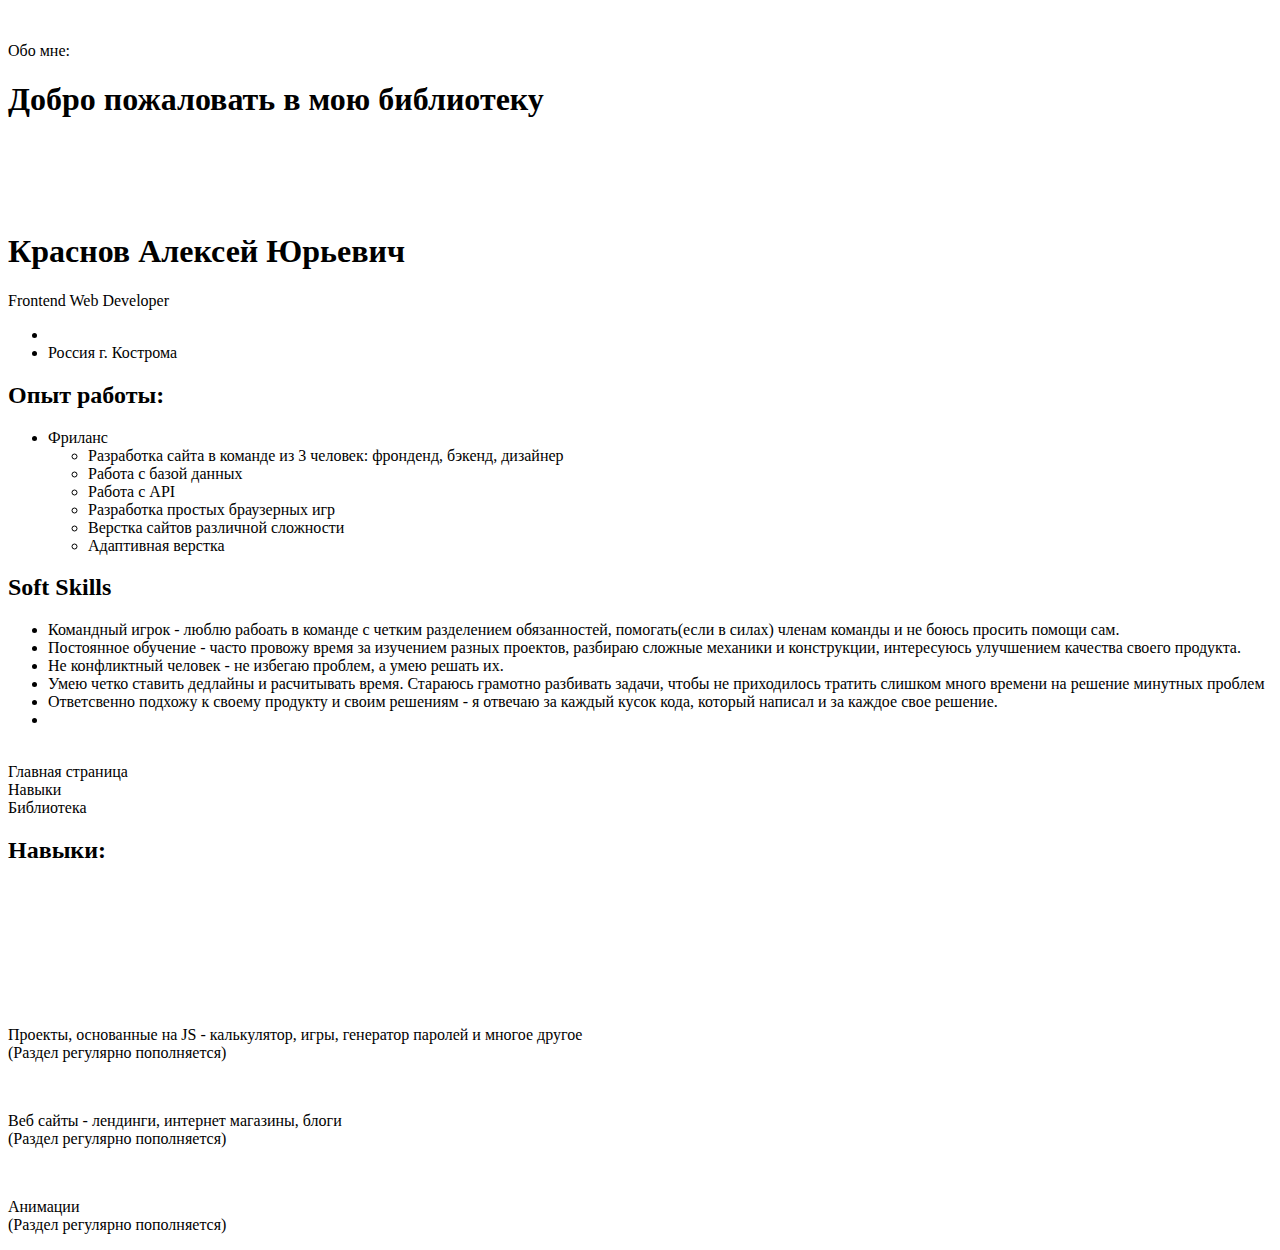
==== index.html @ 68f2ec9b "Create index.html" ====
<!DOCTYPE html>
<html lang="en">
<head>
  <meta charset="UTF-8">
  <meta http-equiv="X-UA-Compatible" content="IE=edge">
  <meta name="viewport" content="width=device-width, initial-scale=1.0">
  <link rel="stylesheet" href="style.css">
  <link rel="stylesheet" href="normalize.css.css">
  <title>Визитка</title>
</head>
<body id="body">
  <header>
    <!-- first slide  -->

   <div>
      <div class="face"> <div class="border-face"><img src="img/face.jpg" alt=""> </div>
        <div class="modal-block" id="modalWindowActive">
          <p> Обо мне: </p>
        </div></div>
      <h1 id="title" class="header-title"> Добро пожаловать <span class="title-section"> в мою библиотеку</span> </h1>
      <picture>
          <div class="github social"> <a href=""> <img src="img/icons8-github.svg" alt=""> </a> </div>
            <div class="telegram social"><a href=""> <img src="img/icons8-telegram.svg" alt=""></a></div>
            <div class="vk social"><a href=""><img src="img/icons8-vk-com.svg" alt=""> </a></div>
        </picture>
       </div>
       <!-- first slide -->


     <!-- modal block -->
   <div class="dark" id="darkStyle">
    <div class="container">
      <div class="modal-window" id="modalWindow">
        <div class="wrapper">
          <div class="modal-face"> <img class="modal-window-face-block" src="img/face.jpg" alt=""> <div class="modal-title">
            <h1>  Краснов Алексей Юрьевич </h1> 
            <p> Frontend Web Developer</p> 
            <ul>
              <li> <img src="img/icons8-маркер-30.png" alt=""></li>
              <li> Россия г. Кострома </li>
            </ul>
           </div>
          </div>
          <div class="exp"> 
            <h2> Опыт работы: </h2>
            <ul>
              <li class="Free"> Фриланс
                <ul> 
                  <li> Разработка сайта в команде из 3 человек: фронденд, бэкенд, дизайнер </li>
                  <li>Работа с базой данных</li>
                  <li>Работа с API</li>
                  <li>Разработка простых браузерных игр</li>
                  <li>Верстка сайтов различной сложности</li>
                  <li>Адаптивная верстка</li>
                </ul>  
              </li>
            </ul>  
          </div>
        </div>
        <div class="softskills">
          <h2> Soft Skills</h2>
          <ul> 
            <li><span> Командный игрок</span> - люблю рабоать в команде с четким разделением обязанностей, помогать(если в силах) членам команды и не боюсь просить помощи сам.</li>
            <li> <span>Постоянное обучение</span> - часто провожу время за изучением разных проектов, разбираю сложные механики и конструкции, интересуюсь улучшением качества своего продукта.</li>
            <li> <span>Не конфликтный человек</span> - не избегаю проблем, а умею решать их.</li>
            <li> <span>Умею четко ставить дедлайны и расчитывать время. Стараюсь грамотно разбивать задачи, чтобы не приходилось тратить слишком много времени на решение минутных проблем</span></li>
            <li> <span>Ответсвенно подхожу к своему продукту и своим решениям</span> - я отвечаю за каждый кусок кода, который написал и за каждое свое решение.</li>
            <li>  </li>
          </ul>
        </div>
      </div>
    </div>
    <div class="exit" id="exitBtn"> <img src="img/exit-contact-menu.svg" alt=""></div>
  </div>
  <!-- modal block  -->
  </header>

  <!-- navigation menu -->
  <nav id="nav">
      <div id="slide1" class="slidelist one"> Главная страница </div>
      <div id="slide2" class="slidelist two"> Навыки </div>
      <div id="slide3" class="slidelist three"> Библиотека </div>
      <div id="slide4" class="slidelist four"> </div>
  </nav>
   <!-- navigation menu -->


   <!-- skills / two slide -->
  <section> 
      <div>
        <div id="sectionSkill"></div>
        <h2 id="skill"> Навыки: </h2>
        <picture> 
          <div class="JS"><img src="img/icons8-javascript.svg" alt="">
            <img src="img/icons8-реакция.svg" alt="">
            <img src="img/icons8-typescript.svg" alt="">
          </div >
         <div class="HTML"> <img src="img/icons8-html-5-is-a-software-solution-stack-that-defines-the-properties-and-behaviors-of-web-page-96.png" alt=""></div>
         <div class="CSS"> <img src="img/icons8-css3.svg" alt="">
          <img src="img/icons8-sass.svg" alt="">
        </div>
        <div class="CSS"> <img src="img/icons8-gulp.svg" alt="">
          <img id="twoSlide" src="img/icons8-webpack.svg" alt="">
        </div>
        <div class="CSS"> <img src="img/icons8-figma.svg" alt="">
        </div>
        <div class="CSS"> <img src="img/icons8-git.svg" alt="">
        </div>
        </picture>
      </div>
  </section>
     <!-- skills / two slide -->
  <main id="library">
    <div class="javascript-task"> <div class="image library-block"> <a href="JS__project/index.html"><img src="img/JavaSсript.jpg" alt=""></a></div>  <p> Проекты, основанные на JS - калькулятор, игры, генератор паролей и многое другое<br> <span>(Раздел регулярно пополняется)</span></p> </div>
    <div class="website"> <div class="image library-block"> <a target="_blank" href="Web-site/index.html"><img src="img/website.jpg" alt=""></a></div>  <p> Веб сайты - лендинги, интернет магазины, блоги<br> <span>(Раздел регулярно пополняется)</span></p> </div>
    <div class="animation"> <div class="image library-block"><a target="_blank" href="animation/index.html"><img src="img/photo_2023-04-04_21-30-29.jpg" alt=""></a></div>  <p> Анимации <br> <span>(Раздел регулярно пополняется)</span></p> </div>
    
  </main>


  <script src="script.js"></script>
</body>
</html>
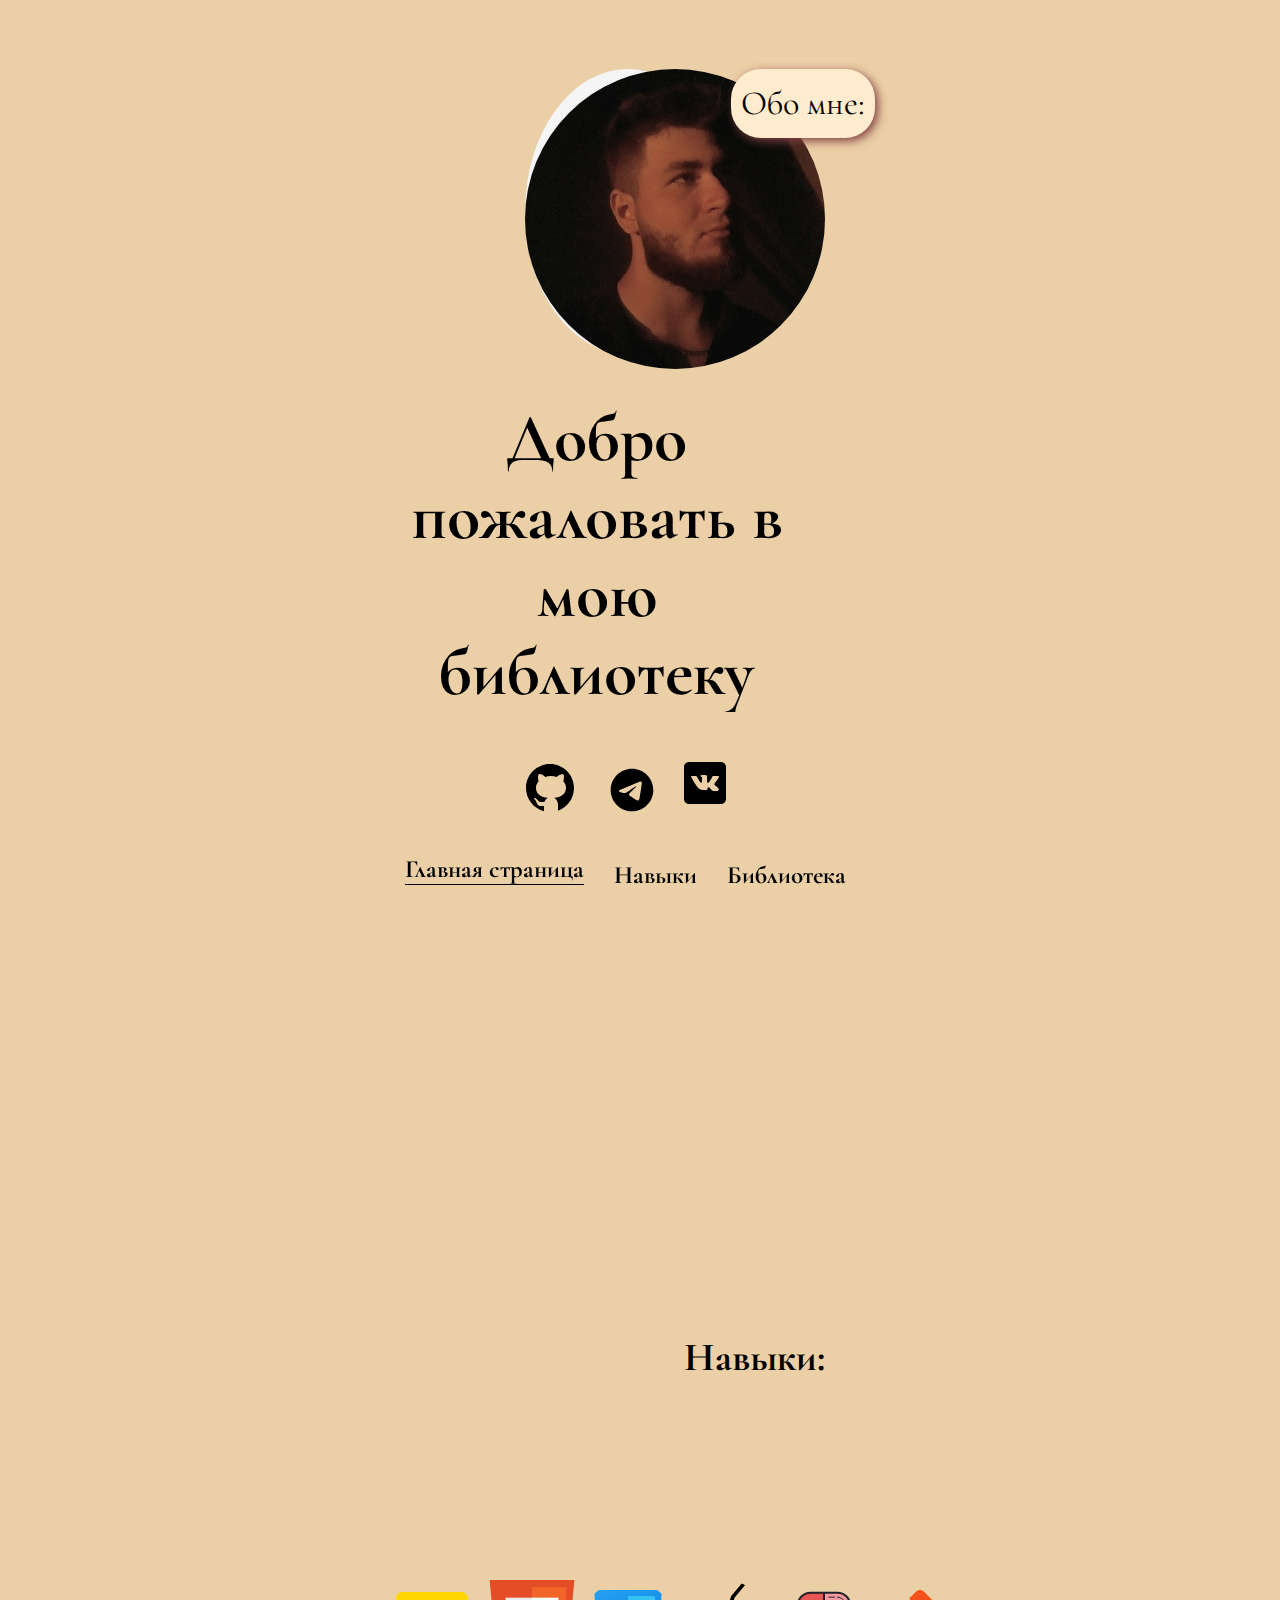
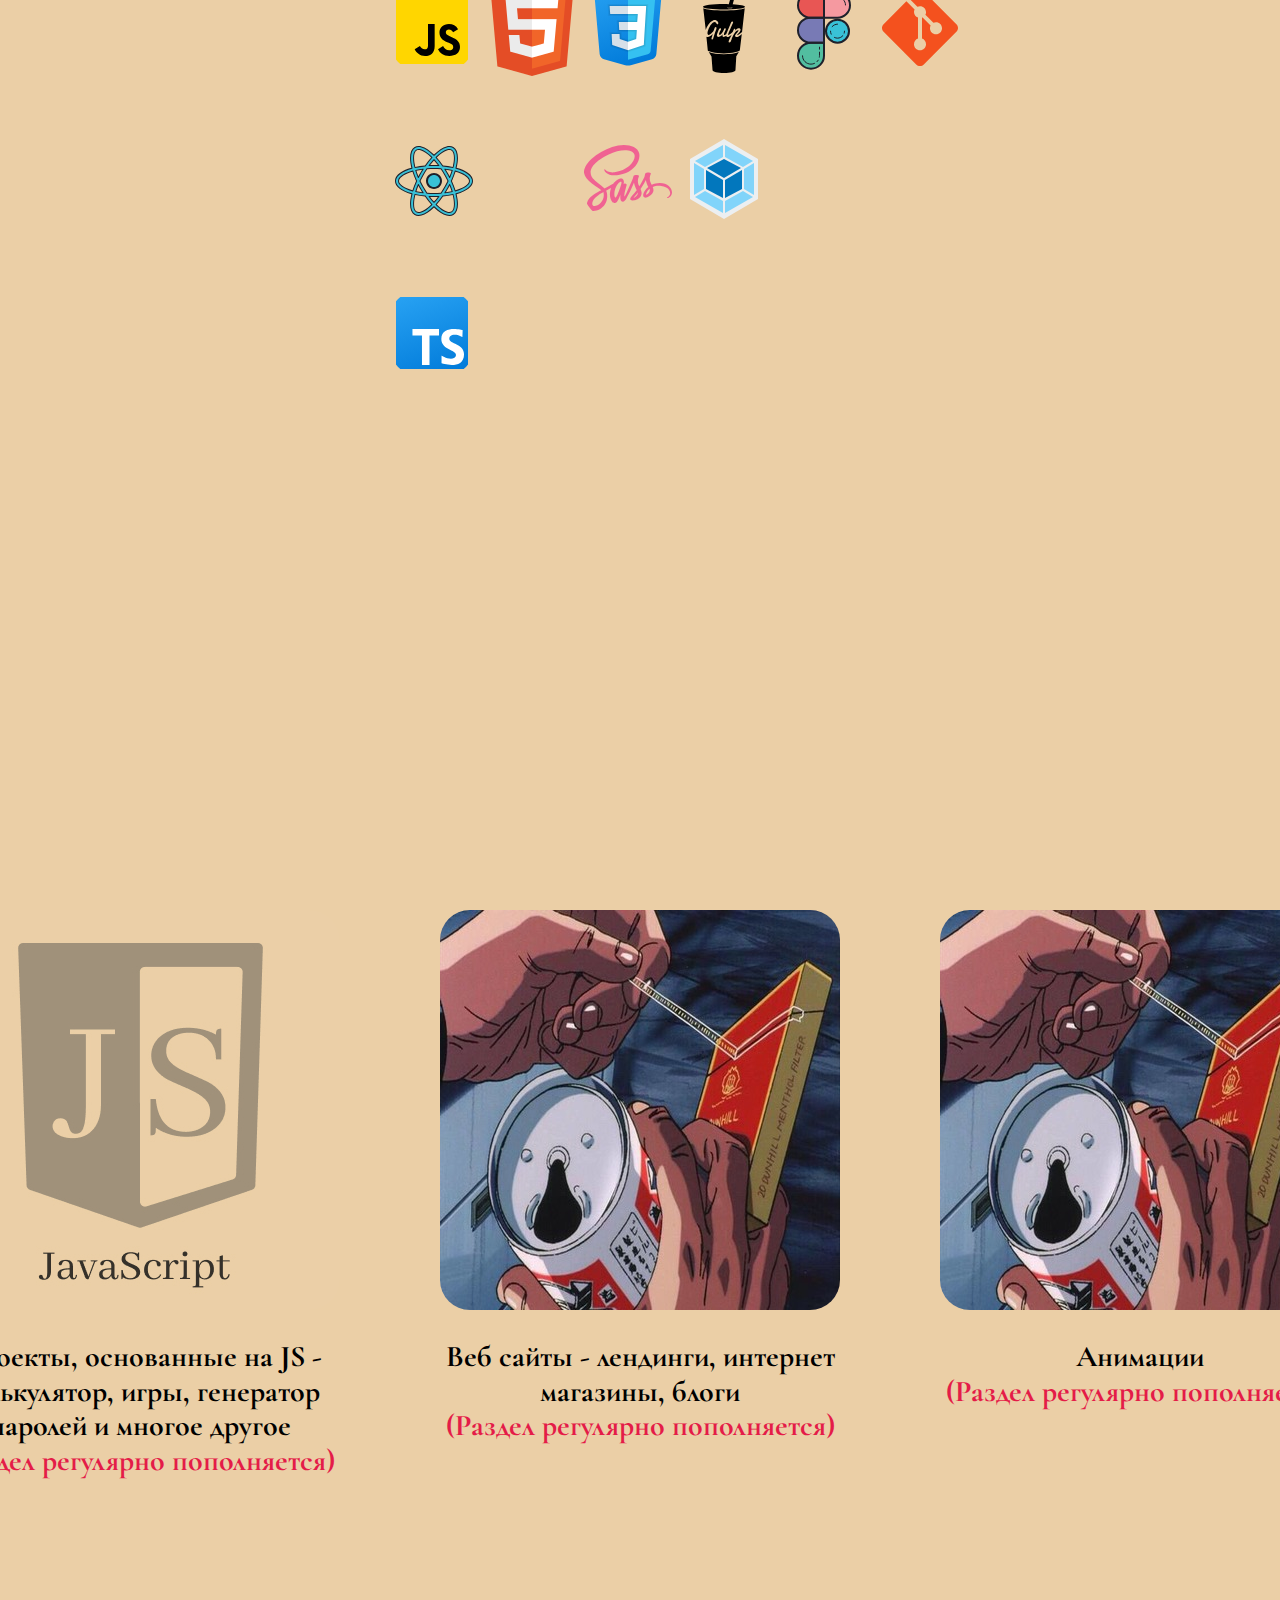
==== commit c3e54ef6: "Update index.html" ====
--- a/index.html
+++ b/index.html
@@ -19,9 +19,9 @@
         </div></div>
       <h1 id="title" class="header-title"> Добро пожаловать <span class="title-section"> в мою библиотеку</span> </h1>
       <picture>
-          <div class="github social"> <a href=""> <img src="img/icons8-github.svg" alt=""> </a> </div>
-            <div class="telegram social"><a href=""> <img src="img/icons8-telegram.svg" alt=""></a></div>
-            <div class="vk social"><a href=""><img src="img/icons8-vk-com.svg" alt=""> </a></div>
+          <div class="github social"> <a href="https://github.com/AlekseyKrasnov36"> <img src="img/icons8-github.svg" alt=""> </a> </div>
+            <div class="telegram social"><a href="https://t.me/Black_cherepashka"> <img src="img/icons8-telegram.svg" alt=""></a></div>
+            <div class="vk social"><a href="https://vk.com/enotik_borodach"><img src="img/icons8-vk-com.svg" alt=""> </a></div>
         </picture>
        </div>
        <!-- first slide -->
@@ -112,7 +112,7 @@
      <!-- skills / two slide -->
   <main id="library">
     <div class="javascript-task"> <div class="image library-block"> <a href="JS__project/index.html"><img src="img/JavaSсript.jpg" alt=""></a></div>  <p> Проекты, основанные на JS - калькулятор, игры, генератор паролей и многое другое<br> <span>(Раздел регулярно пополняется)</span></p> </div>
-    <div class="website"> <div class="image library-block"> <a target="_blank" href="Web-site/index.html"><img src="img/website.jpg" alt=""></a></div>  <p> Веб сайты - лендинги, интернет магазины, блоги<br> <span>(Раздел регулярно пополняется)</span></p> </div>
+    <div class="website"> <div class="image library-block"> <a target="_blank" href="Web-site/index.html"><img src="img/photo_2023-04-04_21-30-29.jpg" alt=""></a></div>  <p> Веб сайты - лендинги, интернет магазины, блоги<br> <span>(Раздел регулярно пополняется)</span></p> </div>
     <div class="animation"> <div class="image library-block"><a target="_blank" href="animation/index.html"><img src="img/photo_2023-04-04_21-30-29.jpg" alt=""></a></div>  <p> Анимации <br> <span>(Раздел регулярно пополняется)</span></p> </div>
     
   </main>
--- a/style.css
+++ b/style.css
@@ -0,0 +1,292 @@
+@import url("https://fonts.googleapis.com/css2?family=Cormorant+Garamond&display=swap");
+body {
+  overflow-x: hidden;
+  background-color: #ebcfa6;
+  font-family: 'Cormorant Garamond', serif;
+  overflow: hidden;
+}
+
+header {
+  width: 100vw;
+  height: 100vh;
+  display: flex;
+  justify-content: center;
+  align-items: center;
+  font-size: 34px;
+  padding-bottom: 100px;
+}
+
+header .face {
+  display: flex;
+}
+
+header .face .border-face {
+  width: 16.146vw;
+  height: 31.704vh;
+  background-color: whitesmoke;
+  border-radius: 50%;
+  display: flex;
+  margin-left: 120px;
+}
+
+header .face .border-face img {
+  width: 300px;
+  height: 300px;
+  border-radius: 50%;
+  margin: auto;
+}
+
+header .face .modal-block {
+  height: 7.704vh;
+  background-color: blanchedalmond;
+  display: flex;
+  align-items: center;
+  border-radius: 30px;
+  box-shadow: 3px 3px 10px #804141;
+  cursor: pointer;
+  animation: aboutMe 2s;
+  animation-iteration-count: infinite;
+}
+
+header .face .modal-block:hover {
+  box-shadow: 1px 1px 5px #804141;
+}
+
+header .face .modal-block p {
+  padding: 0px 10px 0px 10px;
+}
+
+header picture {
+  display: flex;
+  justify-content: center;
+}
+
+header .social {
+  background-color: white;
+  width: 80px;
+  background-color: #ebcfa6;
+  animation: social 3s;
+}
+
+header h1 {
+  width: 30vw;
+  text-align: center;
+  overflow: hidden;
+  animation-name: h1Text;
+  animation-duration: 2s;
+}
+
+nav {
+  position: fixed;
+  display: flex;
+  align-items: center;
+  justify-content: center;
+  bottom: 0px;
+  left: 0px;
+  right: 0px;
+  gap: 30px;
+}
+
+nav div {
+  color: beige;
+  margin-bottom: 5px;
+  font-size: 25px;
+  color: black;
+  font-weight: 700;
+  transition: 1s ease;
+  cursor: pointer;
+}
+
+nav .slidelist:hover {
+  border-bottom: 1px solid black;
+}
+
+nav .active {
+  margin-bottom: 15px;
+  border-bottom: 1px solid black;
+}
+
+section {
+  width: 80vw;
+  height: 130vh;
+  margin: 0 auto;
+  justify-content: center;
+  align-items: center;
+  display: flex;
+}
+
+section #sectionSkill {
+  height: 200px;
+}
+
+section div {
+  margin: 0 auto;
+}
+
+section h2 {
+  margin: 0 auto;
+  width: 10vw;
+  font-size: 40px;
+  display: inline-block;
+  margin-left: 300px;
+}
+
+section picture {
+  width: 40vw;
+  display: flex;
+  justify-content: space-between;
+  margin-top: 200px;
+}
+
+.JS, .CSS {
+  width: 100px;
+}
+
+.JS img, .CSS img {
+  margin-bottom: 50px;
+  border-radius: 50%;
+}
+
+.opacityOn {
+  opacity: 0;
+  visibility: hidden;
+}
+
+.overflowOn {
+  overflow: hidden;
+}
+
+.container {
+  position: absolute;
+  display: flex;
+  align-items: center;
+  justify-content: center;
+  top: 0px;
+  left: 0px;
+  width: 100vw;
+  height: 100vh;
+}
+
+.dark {
+  width: 100vw;
+  height: 100vh;
+  position: absolute;
+  background-color: rgba(128, 128, 128, 0.4);
+  z-index: 1;
+  overflow: hidden;
+}
+
+.modal-window {
+  width: 80vw;
+  height: 80vh;
+  min-height: 500px;
+  background-color: #ebcfa6;
+  border-radius: 80px;
+  z-index: 2;
+  display: flex;
+  padding: 10px;
+}
+
+.modal-window .modal-face {
+  display: flex;
+  width: 600px;
+  height: 300px;
+}
+
+.modal-window .modal-face .modal-window-face-block {
+  border-top-left-radius: 80px;
+  width: 300px;
+  height: 300px;
+}
+
+.modal-window .modal-face h1 {
+  margin: 0;
+  text-align: left;
+}
+
+.modal-window .modal-face .modal-title {
+  font-size: 20px;
+  padding-left: 30px;
+}
+
+.modal-window .modal-face .modal-title p {
+  font-size: 25px;
+}
+
+.modal-window .modal-face .modal-title ul {
+  list-style: none;
+  padding: 0;
+}
+
+.modal-window .exp {
+  width: 600px;
+  height: 100px;
+  padding-top: 50px;
+  font-size: 25px;
+}
+
+.modal-window .exp h2 {
+  text-align: center;
+  margin: 0;
+}
+
+.modal-window ul {
+  list-style: none;
+}
+
+.modal-window ul li {
+  margin-top: 5px;
+  text-align: left;
+}
+
+.exit {
+  position: fixed;
+  right: 0;
+  padding-right: 120px;
+  padding-top: 50px;
+  cursor: pointer;
+}
+
+.softskills {
+  width: 900px;
+  font-size: 20px;
+}
+
+.softskills h2 {
+  text-align: center;
+}
+
+.softskills span {
+  font-weight: 900;
+}
+
+.softskills ul li {
+  margin-top: 15px;
+}
+
+main {
+  width: 80vw;
+  height: 120vh;
+  margin: 0 auto;
+  justify-content: center;
+  align-items: center;
+  display: flex;
+  gap: 100px;
+  font-size: 30px;
+  font-weight: 700;
+}
+
+main span {
+  color: #e41c48;
+}
+
+main div {
+  width: 400px;
+  height: 400px;
+  margin: 0;
+  text-align: center;
+}
+
+main .library-block img {
+  border-radius: 30px;
+}
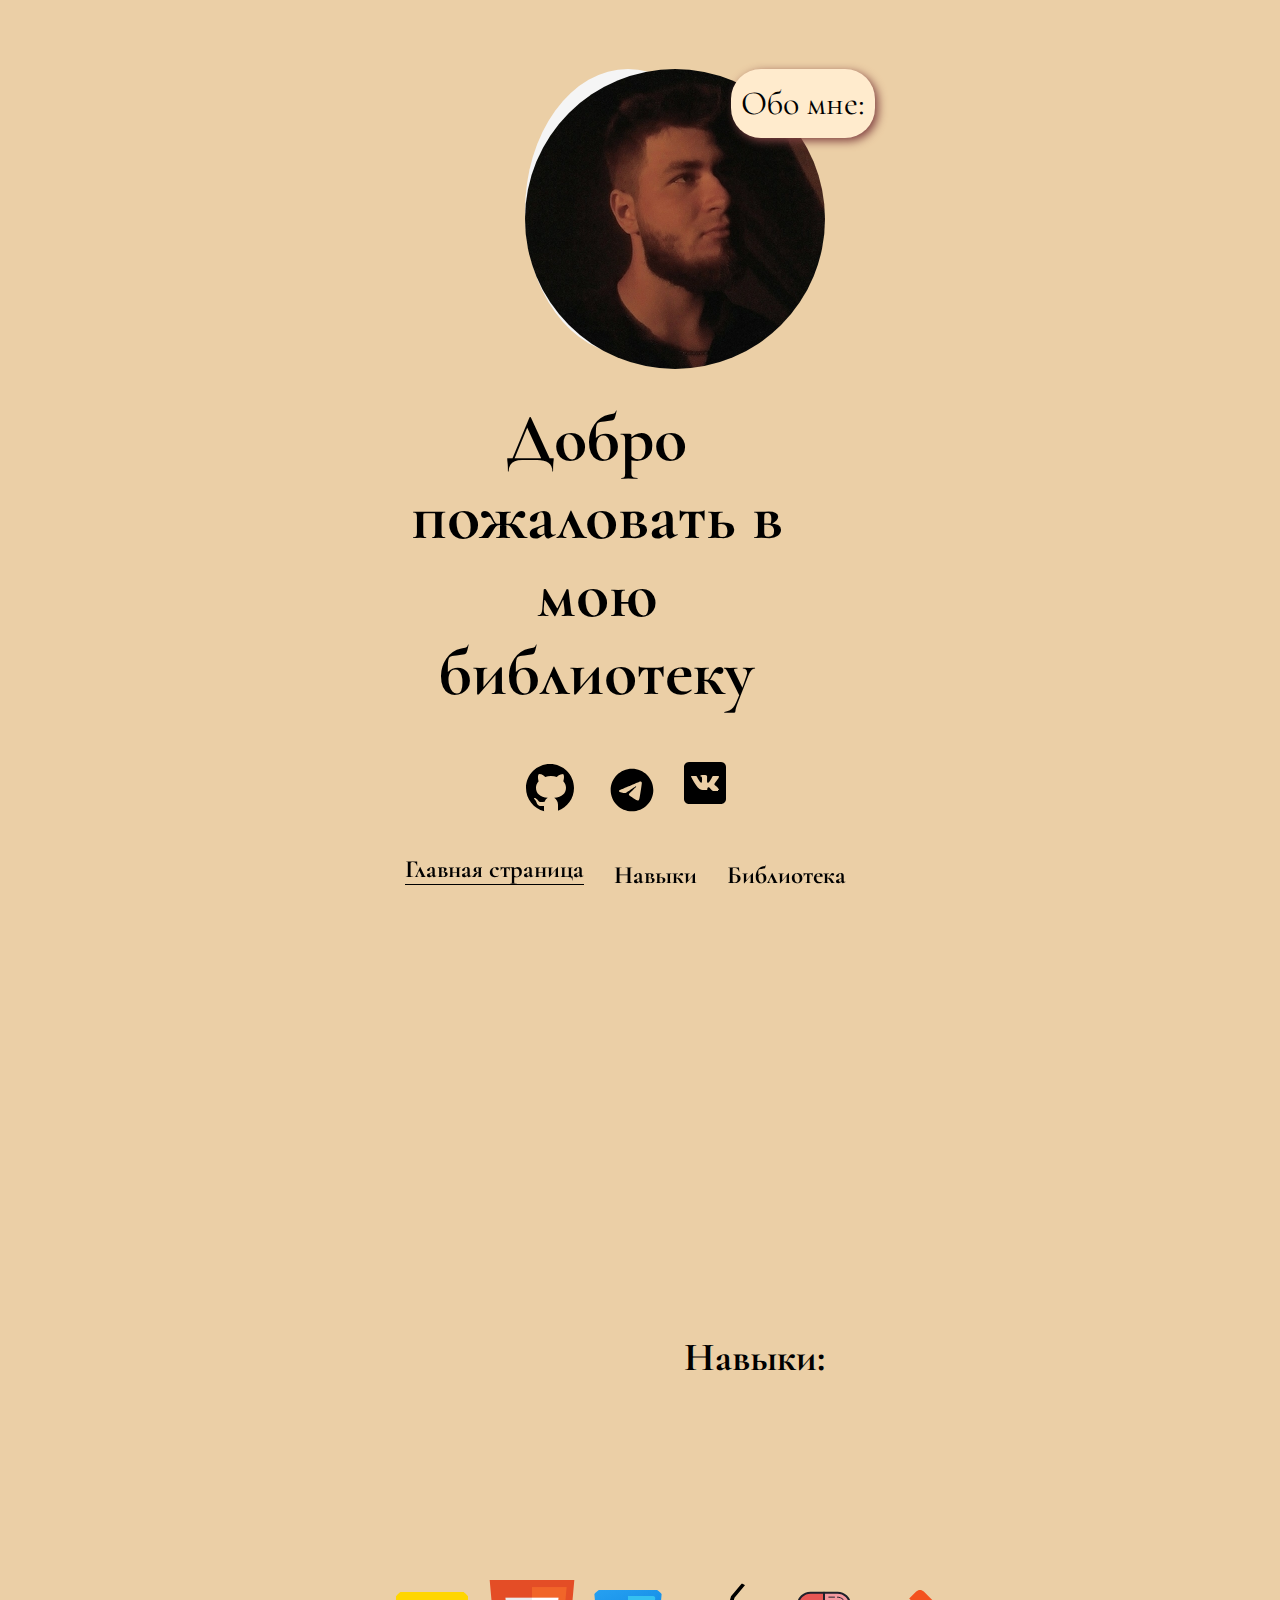
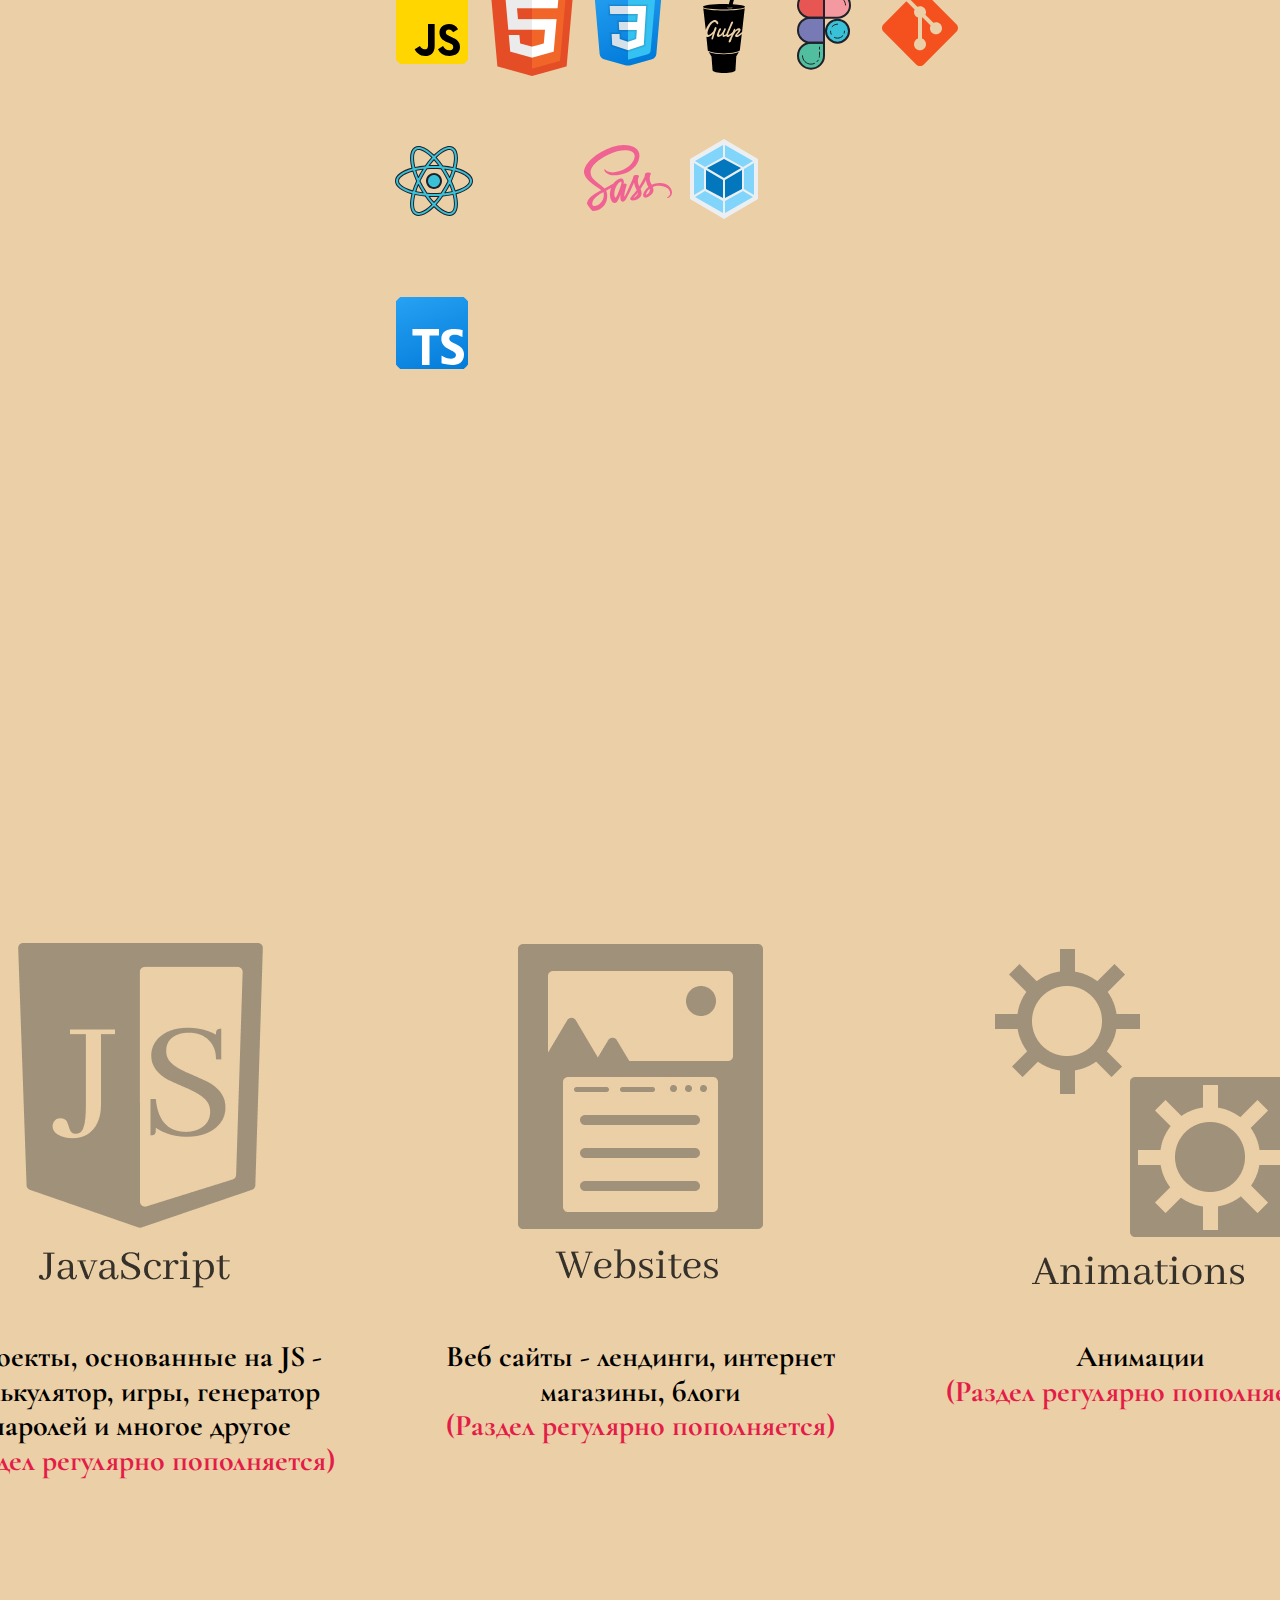
==== commit 2fb4dba3: "Update index.html" ====
--- a/index.html
+++ b/index.html
@@ -19,9 +19,9 @@
         </div></div>
       <h1 id="title" class="header-title"> Добро пожаловать <span class="title-section"> в мою библиотеку</span> </h1>
       <picture>
-          <div class="github social"> <a href="https://github.com/AlekseyKrasnov36"> <img src="img/icons8-github.svg" alt=""> </a> </div>
-            <div class="telegram social"><a href="https://t.me/Black_cherepashka"> <img src="img/icons8-telegram.svg" alt=""></a></div>
-            <div class="vk social"><a href="https://vk.com/enotik_borodach"><img src="img/icons8-vk-com.svg" alt=""> </a></div>
+          <div class="github social"> <a target="_blank" href="https://github.com/AlekseyKrasnov36"> <img src="img/icons8-github.svg" alt=""> </a> </div>
+            <div class="telegram social"><a target="_blank" href="https://t.me/Black_cherepashka"> <img src="img/icons8-telegram.svg" alt=""></a></div>
+            <div class="vk social"><a target="_blank" href="https://vk.com/enotik_borodach"><img src="img/icons8-vk-com.svg" alt=""> </a></div>
         </picture>
        </div>
        <!-- first slide -->
@@ -111,9 +111,9 @@
   </section>
      <!-- skills / two slide -->
   <main id="library">
-    <div class="javascript-task"> <div class="image library-block"> <a href="JS__project/index.html"><img src="img/JavaSсript.jpg" alt=""></a></div>  <p> Проекты, основанные на JS - калькулятор, игры, генератор паролей и многое другое<br> <span>(Раздел регулярно пополняется)</span></p> </div>
-    <div class="website"> <div class="image library-block"> <a target="_blank" href="Web-site/index.html"><img src="img/photo_2023-04-04_21-30-29.jpg" alt=""></a></div>  <p> Веб сайты - лендинги, интернет магазины, блоги<br> <span>(Раздел регулярно пополняется)</span></p> </div>
-    <div class="animation"> <div class="image library-block"><a target="_blank" href="animation/index.html"><img src="img/photo_2023-04-04_21-30-29.jpg" alt=""></a></div>  <p> Анимации <br> <span>(Раздел регулярно пополняется)</span></p> </div>
+    <div class="javascript-task"> <div class="image library-block"> <a target="_blank" href="JS__project/index.html"><img src="img/JavaSсript.jpg" alt=""></a></div>  <p> Проекты, основанные на JS - калькулятор, игры, генератор паролей и многое другое<br> <span>(Раздел регулярно пополняется)</span></p> </div>
+       <div class="website"> <div class="image library-block"> <a target="_blank" href="Web-site/index.html"><img src="img/website.jpg" alt=""></a></div>  <p> Веб сайты - лендинги, интернет магазины, блоги<br> <span>(Раздел регулярно пополняется)</span></p> </div>
+    <div class="animation"> <div class="image library-block"><a target="_blank" href="animation/index.html"><img src="img/Animations.jpg" alt=""></a></div>  <p> Анимации <br> <span>(Раздел регулярно пополняется)</span></p> </div>
     
   </main>
 
--- a/style.css
+++ b/style.css
@@ -22,7 +22,7 @@
 
 header .face .border-face {
   width: 16.146vw;
-  height: 31.704vh;
+  height: 31.708vh;
   background-color: whitesmoke;
   border-radius: 50%;
   display: flex;
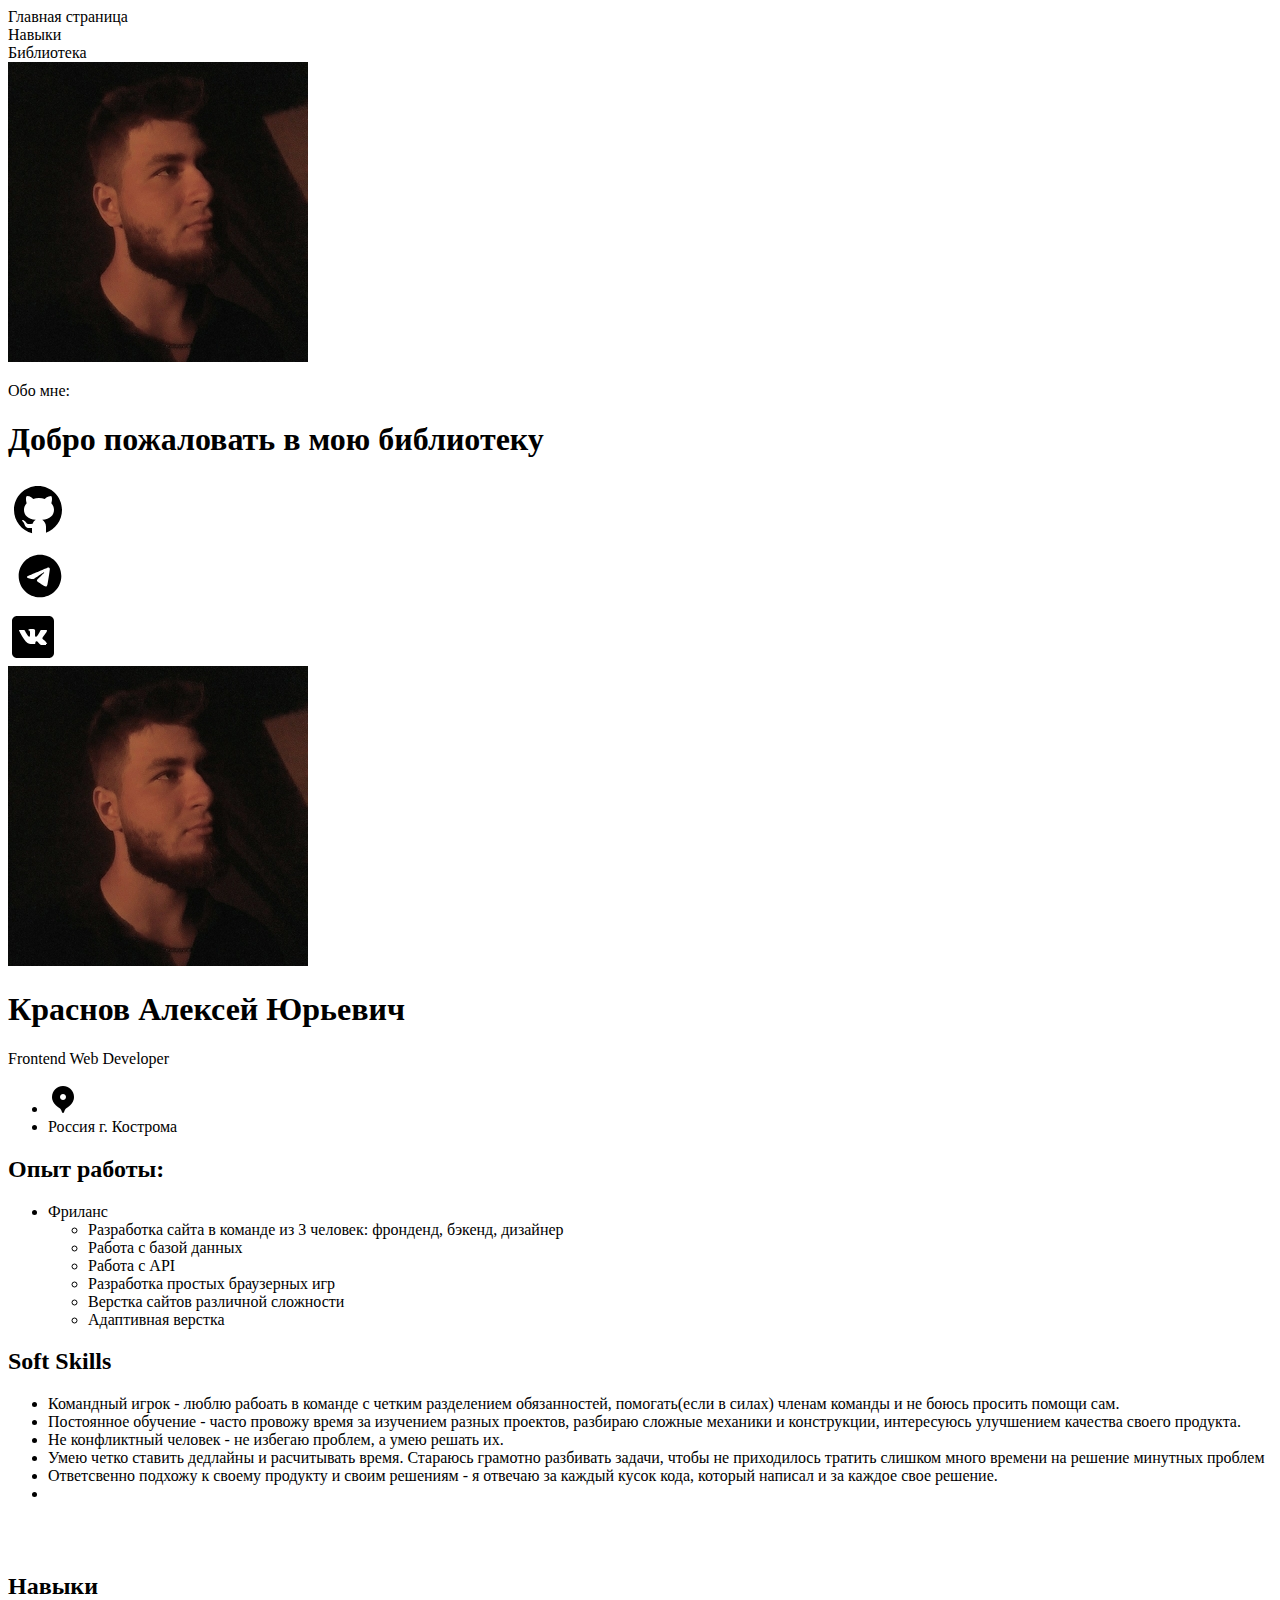
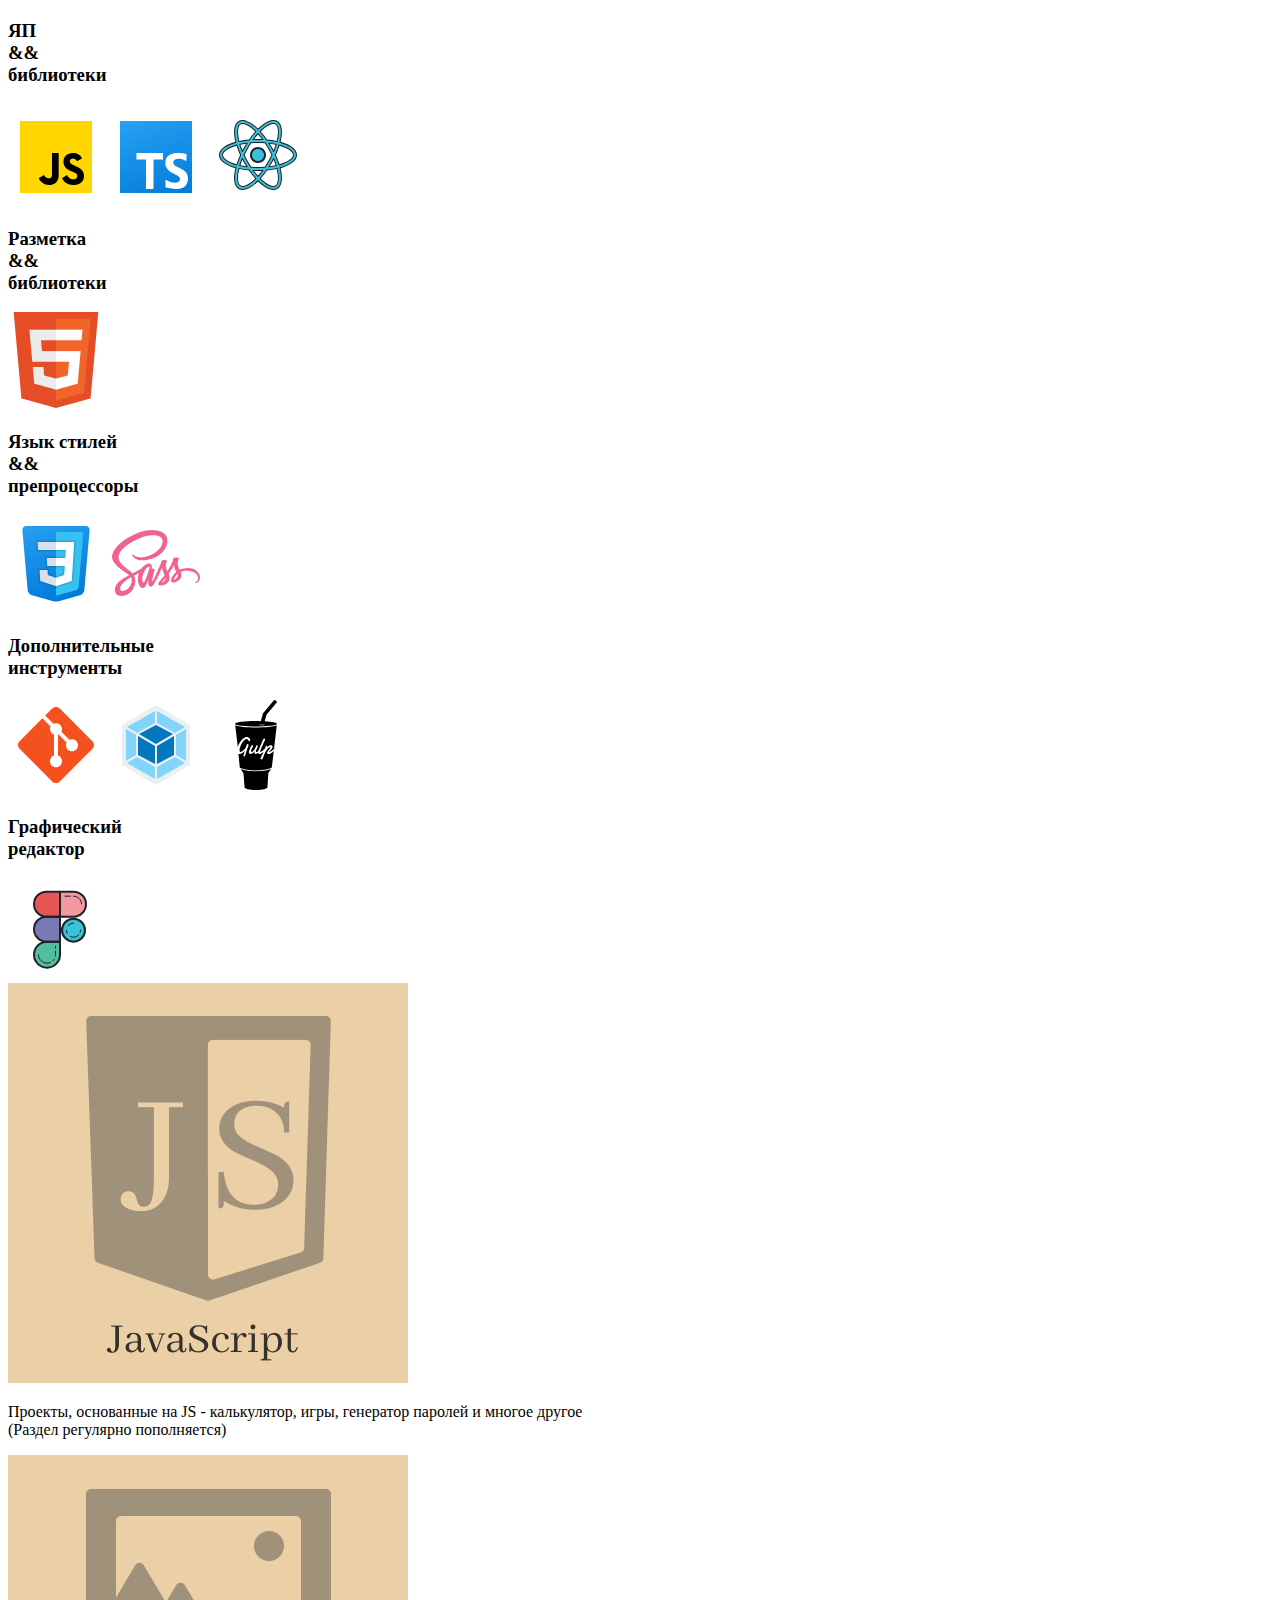
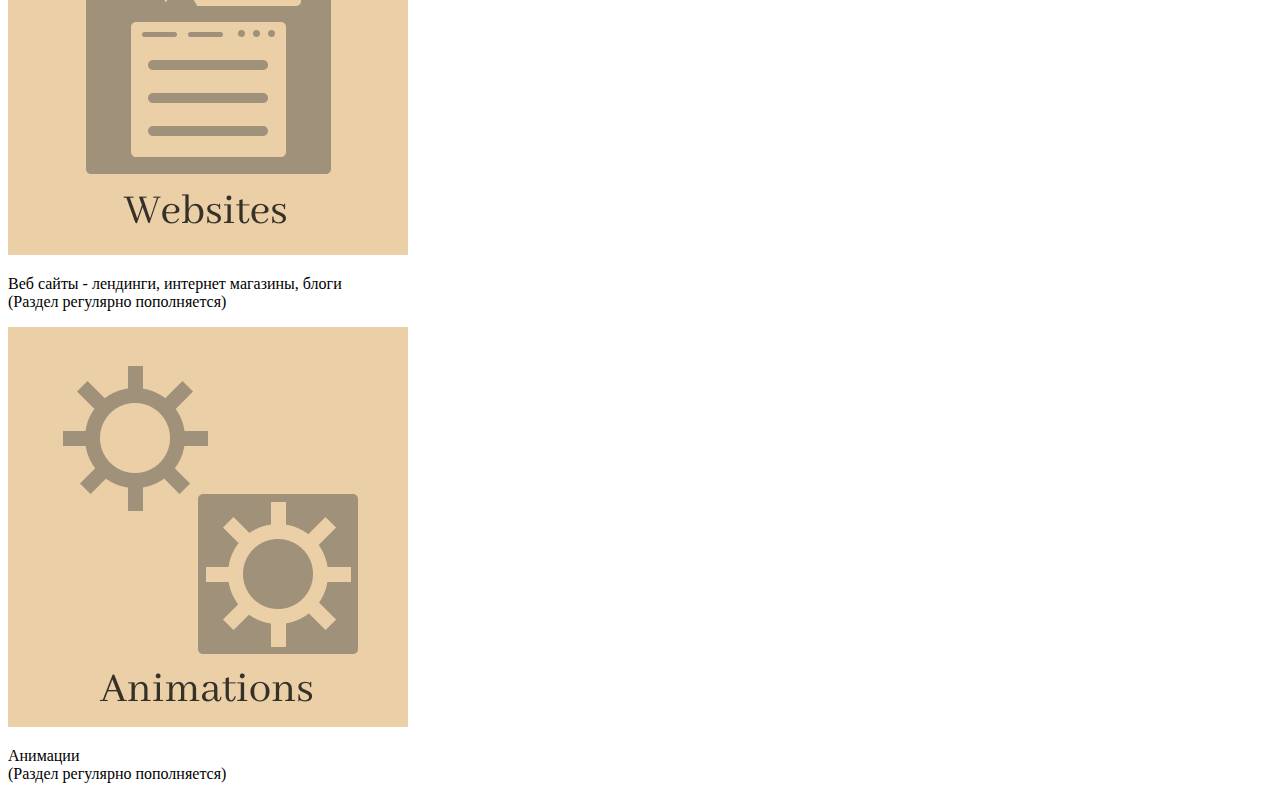
==== commit 33350d34: "Update index.html" ====
--- a/index.html
+++ b/index.html
@@ -4,12 +4,20 @@
   <meta charset="UTF-8">
   <meta http-equiv="X-UA-Compatible" content="IE=edge">
   <meta name="viewport" content="width=device-width, initial-scale=1.0">
-  <link rel="stylesheet" href="style.css">
-  <link rel="stylesheet" href="normalize.css.css">
+  <link rel="stylesheet" href="style.min.css">
+  <link rel="stylesheet" href="normalize.css">
   <title>Визитка</title>
 </head>
-<body id="body">
+<body>
+  <!-- header - first slide -->
   <header>
+    <!-- navigation menu -->
+    <nav id="nav">
+        <div id="slide1" class="slidelist one"> Главная страница </div>
+        <div id="slide2" class="slidelist two"> Навыки </div>
+        <div id="slide3" class="slidelist three"> Библиотека </div>
+    </nav>
+     <!-- navigation menu -->
     <!-- first slide  -->
 
    <div>
@@ -19,105 +27,103 @@
         </div></div>
       <h1 id="title" class="header-title"> Добро пожаловать <span class="title-section"> в мою библиотеку</span> </h1>
       <picture>
-          <div class="github social"> <a target="_blank" href="https://github.com/AlekseyKrasnov36"> <img src="img/icons8-github.svg" alt=""> </a> </div>
-            <div class="telegram social"><a target="_blank" href="https://t.me/Black_cherepashka"> <img src="img/icons8-telegram.svg" alt=""></a></div>
-            <div class="vk social"><a target="_blank" href="https://vk.com/enotik_borodach"><img src="img/icons8-vk-com.svg" alt=""> </a></div>
+          <div class="github social"> <a href="https://github.com/AlekseyKrasnov36"> <img src="img/icons8-github.svg" alt=""> </a> </div>
+            <div class="telegram social"><a href="https://t.me/Black_cherepashka"> <img src="img/icons8-telegram.svg" alt=""></a></div>
+            <div class="vk social"><a href="https://vk.com/enotik_borodach"><img src="img/icons8-vk-com.svg" alt=""> </a></div>
         </picture>
-       </div>
-       <!-- first slide -->
-
-
-     <!-- modal block -->
-   <div class="dark" id="darkStyle">
-    <div class="container">
-      <div class="modal-window" id="modalWindow">
-        <div class="wrapper">
-          <div class="modal-face"> <img class="modal-window-face-block" src="img/face.jpg" alt=""> <div class="modal-title">
-            <h1>  Краснов Алексей Юрьевич </h1> 
-            <p> Frontend Web Developer</p> 
-            <ul>
-              <li> <img src="img/icons8-маркер-30.png" alt=""></li>
-              <li> Россия г. Кострома </li>
-            </ul>
-           </div>
-          </div>
-          <div class="exp"> 
-            <h2> Опыт работы: </h2>
-            <ul>
-              <li class="Free"> Фриланс
-                <ul> 
-                  <li> Разработка сайта в команде из 3 человек: фронденд, бэкенд, дизайнер </li>
-                  <li>Работа с базой данных</li>
-                  <li>Работа с API</li>
-                  <li>Разработка простых браузерных игр</li>
-                  <li>Верстка сайтов различной сложности</li>
-                  <li>Адаптивная верстка</li>
+       </div> 
+       <div class="dark" id="darkStyle">
+        <div class="container">
+          <div class="modal-window" id="modalWindow">
+            <div class="wrapper">
+              <div class="modal-face"> <img class="modal-window-face-block" src="img/face.jpg" alt=""> <div class="modal-title">
+                <h1>  Краснов Алексей Юрьевич </h1> 
+                <p> Frontend Web Developer</p> 
+                <ul>
+                  <li> <img src="img/icons8-маркер-30.png" alt=""></li>
+                  <li> Россия г. Кострома </li>
+                </ul>
+               </div>
+              </div>
+              <div class="exp"> 
+                <h2> Опыт работы: </h2>
+                <ul>
+                  <li class="Free"> Фриланс
+                    <ul> 
+                      <li> Разработка сайта в команде из 3 человек: фронденд, бэкенд, дизайнер </li>
+                      <li>Работа с базой данных</li>
+                      <li>Работа с API</li>
+                      <li>Разработка простых браузерных игр</li>
+                      <li>Верстка сайтов различной сложности</li>
+                      <li>Адаптивная верстка</li>
+                    </ul>  
+                  </li>
                 </ul>  
-              </li>
-            </ul>  
+              </div>
+            </div>
+            <div class="softskills">
+              <h2> Soft Skills</h2>
+              <ul> 
+                <li><span> Командный игрок</span> - люблю рабоать в команде с четким разделением обязанностей, помогать(если в силах) членам команды и не боюсь просить помощи сам.</li>
+                <li> <span>Постоянное обучение</span> - часто провожу время за изучением разных проектов, разбираю сложные механики и конструкции, интересуюсь улучшением качества своего продукта.</li>
+                <li> <span>Не конфликтный человек</span> - не избегаю проблем, а умею решать их.</li>
+                <li> <span>Умею четко ставить дедлайны и расчитывать время. Стараюсь грамотно разбивать задачи, чтобы не приходилось тратить слишком много времени на решение минутных проблем</span></li>
+                <li> <span>Ответсвенно подхожу к своему продукту и своим решениям</span> - я отвечаю за каждый кусок кода, который написал и за каждое свое решение.</li>
+                <li>  </li>
+              </ul>
+            </div>
           </div>
         </div>
-        <div class="softskills">
-          <h2> Soft Skills</h2>
-          <ul> 
-            <li><span> Командный игрок</span> - люблю рабоать в команде с четким разделением обязанностей, помогать(если в силах) членам команды и не боюсь просить помощи сам.</li>
-            <li> <span>Постоянное обучение</span> - часто провожу время за изучением разных проектов, разбираю сложные механики и конструкции, интересуюсь улучшением качества своего продукта.</li>
-            <li> <span>Не конфликтный человек</span> - не избегаю проблем, а умею решать их.</li>
-            <li> <span>Умею четко ставить дедлайны и расчитывать время. Стараюсь грамотно разбивать задачи, чтобы не приходилось тратить слишком много времени на решение минутных проблем</span></li>
-            <li> <span>Ответсвенно подхожу к своему продукту и своим решениям</span> - я отвечаю за каждый кусок кода, который написал и за каждое свое решение.</li>
-            <li>  </li>
-          </ul>
-        </div>
+        <div class="exit" id="exitBtn"> <img src="img/exit-contact-menu.svg" alt=""></div>
       </div>
-    </div>
-    <div class="exit" id="exitBtn"> <img src="img/exit-contact-menu.svg" alt=""></div>
-  </div>
-  <!-- modal block  -->
-  </header>
-
-  <!-- navigation menu -->
-  <nav id="nav">
-      <div id="slide1" class="slidelist one"> Главная страница </div>
-      <div id="slide2" class="slidelist two"> Навыки </div>
-      <div id="slide3" class="slidelist three"> Библиотека </div>
-      <div id="slide4" class="slidelist four"> </div>
-  </nav>
-   <!-- navigation menu -->
-
-
-   <!-- skills / two slide -->
-  <section> 
-      <div>
-        <div id="sectionSkill"></div>
-        <h2 id="skill"> Навыки: </h2>
-        <picture> 
-          <div class="JS"><img src="img/icons8-javascript.svg" alt="">
-            <img src="img/icons8-реакция.svg" alt="">
-            <img src="img/icons8-typescript.svg" alt="">
-          </div >
-         <div class="HTML"> <img src="img/icons8-html-5-is-a-software-solution-stack-that-defines-the-properties-and-behaviors-of-web-page-96.png" alt=""></div>
-         <div class="CSS"> <img src="img/icons8-css3.svg" alt="">
-          <img src="img/icons8-sass.svg" alt="">
-        </div>
-        <div class="CSS"> <img src="img/icons8-gulp.svg" alt="">
-          <img id="twoSlide" src="img/icons8-webpack.svg" alt="">
-        </div>
-        <div class="CSS"> <img src="img/icons8-figma.svg" alt="">
-        </div>
-        <div class="CSS"> <img src="img/icons8-git.svg" alt="">
-        </div>
-        </picture>
+ </header>
+    <section  class="skills"> 
+      <div  id="sectionSkill"></div>
+      <div class="skills-title"><h2>  Навыки </h2></div>
+      <div class ="container">
+        <section>
+          <h3> ЯП <br> <span>&&</span><br> библиотеки </h3>
+            <picture>
+              <img src="img/icons8-javascript.svg" alt="">
+              <img src="img/icons8-typescript.svg" alt="">
+              <img src="img/icons8-реакция.svg" alt="">
+            </picture>
+        </section>
+        <section>
+          <h3> Разметка <br><span>&&</span><br>  библиотеки </h3>
+          <picture>
+            <img src="img/icons8-html-5-is-a-software-solution-stack-that-defines-the-properties-and-behaviors-of-web-page-96.png" alt="">
+          </picture>
+        </section>
+        <section>
+          <h3>Язык стилей <br><span>&&</span><br>  препроцессоры</h3>
+          <picture>
+            <img src="img/icons8-css3.svg" alt="">
+            <img src="img/icons8-sass.svg" alt="">
+          </picture>
+        </section>
+        <section>
+          <h3>Дополнительные <br> инструменты </h3>
+          <picture>
+            <img src="img/icons8-git.svg" alt="">
+            <img src="img/icons8-webpack.svg" alt="">
+            <img src="img/icons8-gulp.svg" alt="">
+          </picture>
+        </section>
+        <section>
+          <h3>Графический <br> редактор</h3>
+          <picture>
+            <img src="img/icons8-figma.svg" alt="">
+          </picture>
+        </section>
       </div>
-  </section>
-     <!-- skills / two slide -->
-  <main id="library">
-    <div class="javascript-task"> <div class="image library-block"> <a target="_blank" href="JS__project/index.html"><img src="img/JavaSсript.jpg" alt=""></a></div>  <p> Проекты, основанные на JS - калькулятор, игры, генератор паролей и многое другое<br> <span>(Раздел регулярно пополняется)</span></p> </div>
-       <div class="website"> <div class="image library-block"> <a target="_blank" href="Web-site/index.html"><img src="img/website.jpg" alt=""></a></div>  <p> Веб сайты - лендинги, интернет магазины, блоги<br> <span>(Раздел регулярно пополняется)</span></p> </div>
-    <div class="animation"> <div class="image library-block"><a target="_blank" href="animation/index.html"><img src="img/Animations.jpg" alt=""></a></div>  <p> Анимации <br> <span>(Раздел регулярно пополняется)</span></p> </div>
-    
-  </main>
-
-
+    </section>
+    <section id="library">
+      <div class="javascript-task"> <div class="image library-block"> <a href="JS__project/index.html"><img src="img/JavaSсript.jpg" alt=""></a></div>  <p> Проекты, основанные на JS - калькулятор, игры, генератор паролей и многое другое<br> <span>(Раздел регулярно пополняется)</span></p> </div>
+      <div class="website"> <div class="image library-block"> <a target="_blank" href="Web-site/index.html"><img src="img/website.jpg" alt=""></a></div>  <p> Веб сайты - лендинги, интернет магазины, блоги<br> <span>(Раздел регулярно пополняется)</span></p> </div>
+      <div class="animation"> <div class="image library-block"><a target="_blank"  href="animation/index.html"><img src="img/Animations.jpg" alt=""></a></div>  <p> Анимации <br> <span>(Раздел регулярно пополняется)</span></p> </div>
+      
+    </section>
   <script src="script.js"></script>
 </body>
 </html>
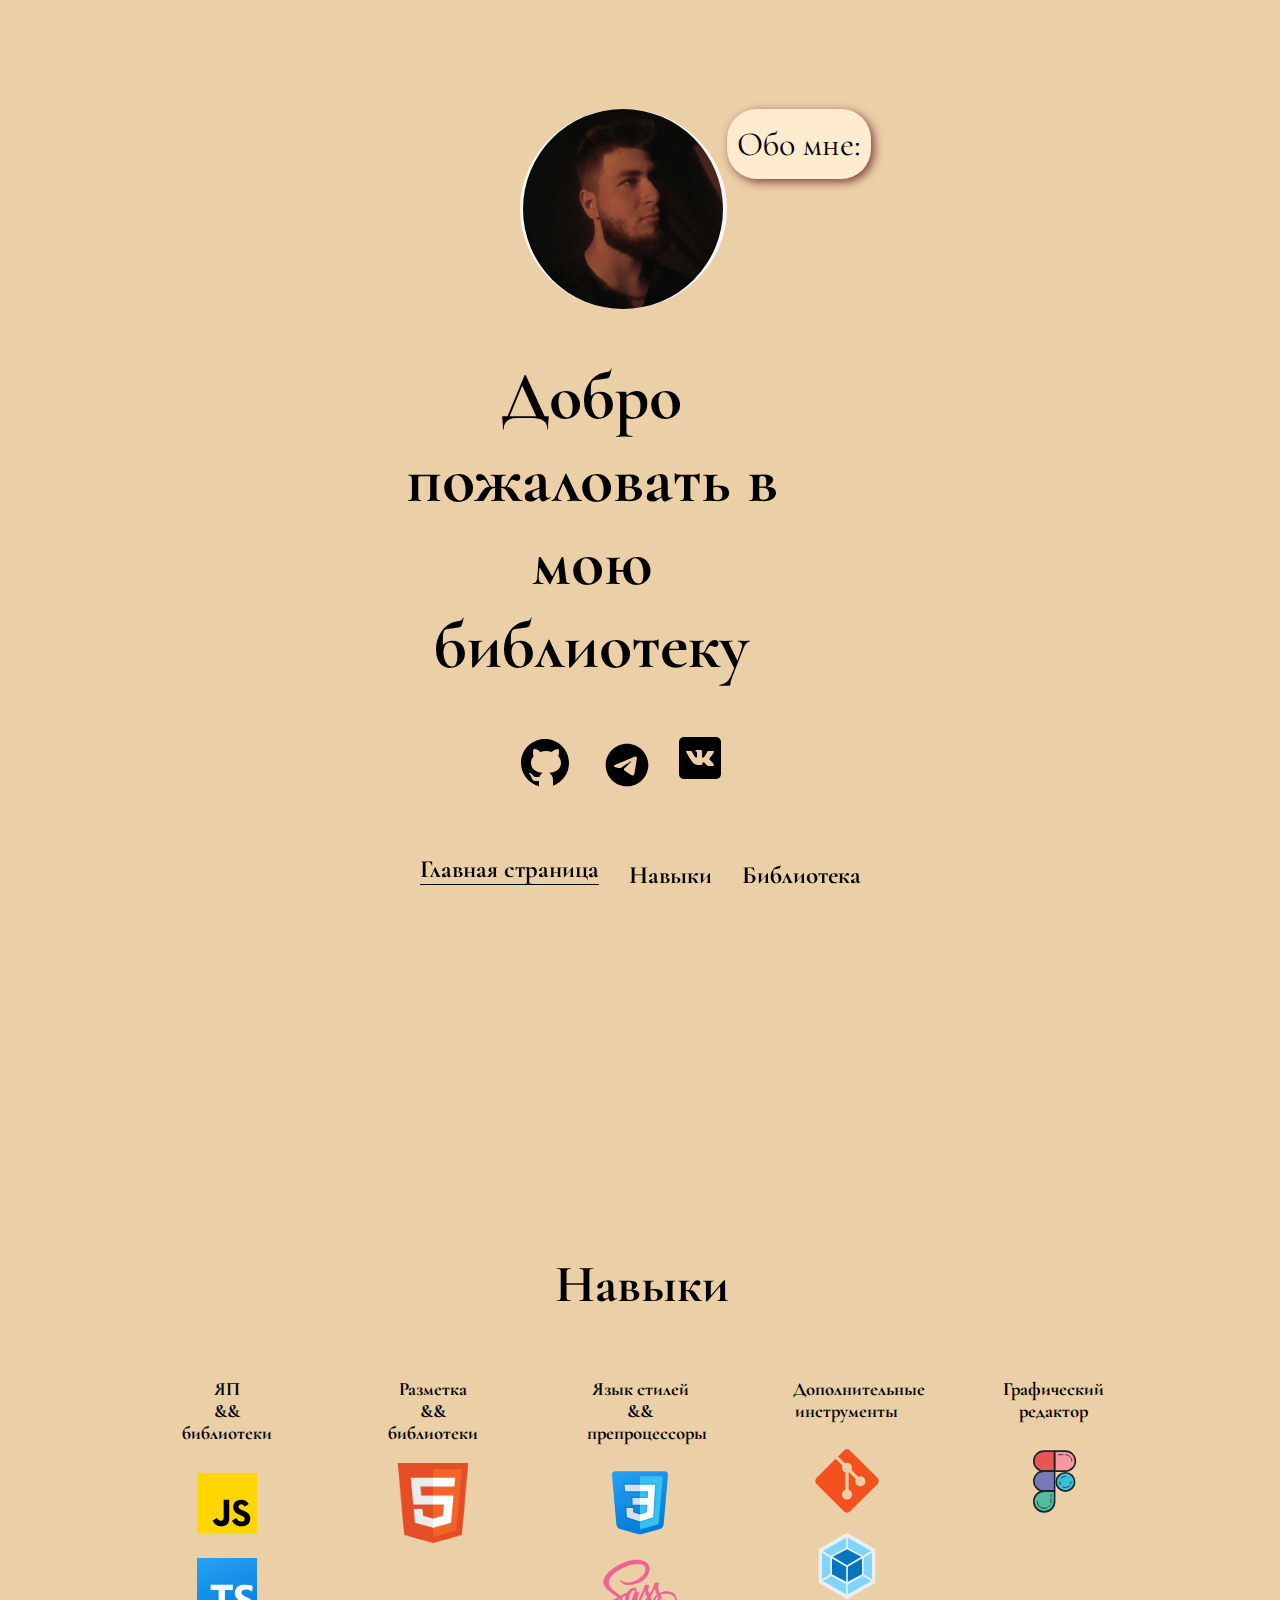
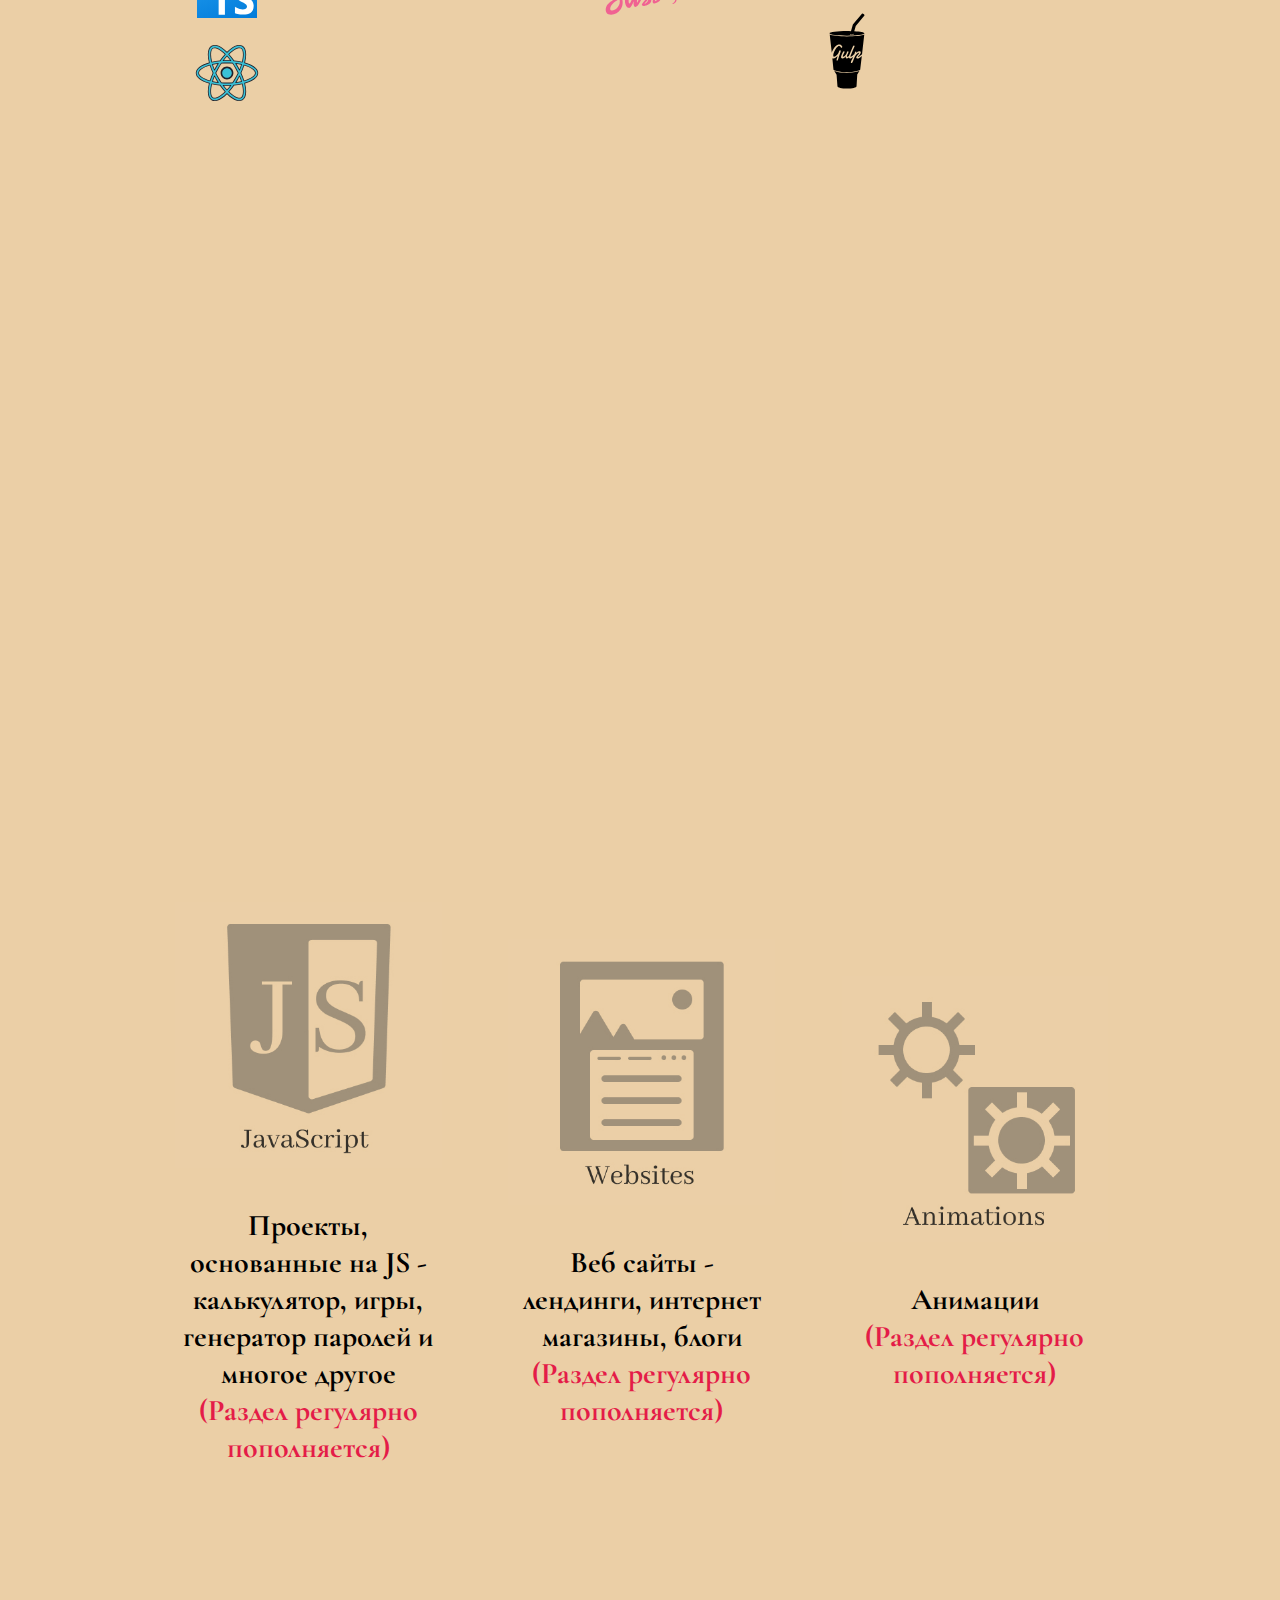
==== commit 246a16cb: "Update index.html" ====
--- a/index.html
+++ b/index.html
@@ -4,7 +4,7 @@
   <meta charset="UTF-8">
   <meta http-equiv="X-UA-Compatible" content="IE=edge">
   <meta name="viewport" content="width=device-width, initial-scale=1.0">
-  <link rel="stylesheet" href="style.min.css">
+  <link rel="stylesheet" href="style.css">
   <link rel="stylesheet" href="normalize.css">
   <title>Визитка</title>
 </head>
--- a/style.css
+++ b/style.css
@@ -0,0 +1,305 @@
+@import url("https://fonts.googleapis.com/css2?family=Cormorant+Garamond&display=swap");
+body {
+  background-color: #ebcfa6;
+  font-family: 'Cormorant Garamond', serif;
+  overflow: hidden;
+}
+
+header {
+  width: 98vw;
+  height: 100vh;
+  display: flex;
+  justify-content: center;
+  align-items: center;
+  font-size: 34px;
+  padding-bottom: 100px;
+}
+
+header .modal-block {
+  height: 7.704vh;
+  background-color: blanchedalmond;
+  display: flex;
+  align-items: center;
+  border-radius: 30px;
+  box-shadow: 3px 3px 10px #804141;
+  cursor: pointer;
+}
+
+header .modal-block:hover {
+  box-shadow: 1px 1px 5px #804141;
+}
+
+header .modal-block p {
+  padding: 0px 10px 0px 10px;
+}
+
+header .opacityOn {
+  opacity: 0;
+  visibility: hidden;
+}
+
+header .overflowOn {
+  overflow: hidden;
+}
+
+header .container {
+  position: absolute;
+  display: flex;
+  align-items: center;
+  justify-content: center;
+  top: 0px;
+  left: 0px;
+  width: 100vw;
+  height: 100vh;
+}
+
+header .dark {
+  width: 100vw;
+  height: 100vh;
+  position: absolute;
+  background-color: rgba(128, 128, 128, 0.4);
+  z-index: 1;
+  overflow: hidden;
+}
+
+header .modal-window {
+  width: 80vw;
+  height: 80vh;
+  background-color: #ebcfa6;
+  border-radius: 80px;
+  z-index: 2;
+  display: flex;
+  padding: 10px;
+}
+
+header .modal-window .modal-face {
+  display: flex;
+  width: 31.250vw;
+  height: 30.644vh;
+}
+
+header .modal-window .modal-face .modal-window-face-block {
+  border-top-left-radius: 80px;
+  width: 15.625vw;
+  height: 30.644vh;
+}
+
+header .modal-window .modal-face h1 {
+  margin: 0;
+  text-align: left;
+}
+
+header .modal-window .modal-face .modal-title {
+  font-size: 20px;
+  padding-left: 30px;
+}
+
+header .modal-window .modal-face .modal-title p {
+  font-size: 25px;
+}
+
+header .modal-window .modal-face .modal-title ul {
+  list-style: none;
+  padding: 0;
+}
+
+header .modal-window .exp {
+  width: 31.250vw;
+  height: 10.215vh;
+  padding-top: 50px;
+  font-size: 25px;
+}
+
+header .modal-window .exp h2 {
+  text-align: center;
+  margin: 0;
+}
+
+header .modal-window ul {
+  list-style: none;
+}
+
+header .modal-window ul li {
+  margin-top: 5px;
+  text-align: left;
+}
+
+header .exit {
+  position: fixed;
+  right: 0;
+  padding-right: 6.250vw;
+  padding-top: 50px;
+  cursor: pointer;
+}
+
+header .softskills {
+  width: 46.875vw;
+  font-size: 20px;
+}
+
+header .softskills h2 {
+  text-align: center;
+}
+
+header .softskills span {
+  font-weight: 900;
+}
+
+header .softskills ul li {
+  margin-top: 15px;
+}
+
+header .face {
+  display: flex;
+}
+
+header .face .border-face {
+  width: 16.146vw;
+  height: auto;
+  background-color: whitesmoke;
+  border-radius: 50%;
+  display: flex;
+  margin-left: 120px;
+}
+
+header .face .border-face img {
+  width: 15.625vw;
+  height: auto;
+  border-radius: 50%;
+  margin: auto;
+}
+
+header picture {
+  display: flex;
+  justify-content: center;
+}
+
+header .social {
+  background-color: white;
+  width: 80px;
+  background-color: #ebcfa6;
+}
+
+header .social .vk {
+  margin-top: 100px;
+  display: flex;
+}
+
+header h1 {
+  width: 30vw;
+  text-align: center;
+  overflow: hidden;
+}
+
+header nav {
+  position: fixed;
+  display: flex;
+  align-items: center;
+  justify-content: center;
+  bottom: 0px;
+  left: 0px;
+  right: 0px;
+  gap: 30px;
+}
+
+header nav div {
+  color: beige;
+  margin-bottom: 5px;
+  font-size: 25px;
+  color: black;
+  font-weight: 700;
+  transition: 1s ease;
+  cursor: pointer;
+}
+
+header nav .slidelist:hover {
+  border-bottom: 1px solid black;
+}
+
+header nav .active {
+  margin-bottom: 15px;
+  border-bottom: 1px solid black;
+}
+
+header .modal-block {
+  height: 7.704vh;
+  background-color: blanchedalmond;
+  display: flex;
+  align-items: center;
+  border-radius: 30px;
+  box-shadow: 3px 3px 10px #804141;
+  cursor: pointer;
+}
+
+header .modal-block:hover {
+  box-shadow: 1px 1px 5px #804141;
+}
+
+header .modal-block p {
+  padding: 0px 10px 0px 10px;
+}
+
+#sectionSkill {
+  height: 200px;
+}
+
+.skills-title {
+  display: flex;
+  width: 99vw;
+  justify-content: center;
+  font-size: 35px;
+}
+
+.container {
+  display: flex;
+  justify-content: center;
+  gap: 100px;
+  height: 100vh;
+}
+
+.container section {
+  width: 8.333vw;
+  text-align: center;
+  align-items: center;
+}
+
+.container section img {
+  width: 80px;
+}
+
+.container section img h3 {
+  white-space: nowrap;
+}
+
+#library {
+  width: 99vw;
+  height: 120vh;
+  margin: 0 auto;
+  justify-content: center;
+  align-items: center;
+  display: flex;
+  gap: 5.208vw;
+  font-size: 30px;
+  font-weight: 700;
+}
+
+#library span {
+  color: #e41c48;
+}
+
+#library div {
+  width: 20.833vw;
+  height: auto;
+  margin: 0;
+  text-align: center;
+  align-items: center;
+}
+
+#library .animation {
+  cursor: no-drop;
+}
+
+#library img {
+  width: 20.833vw;
+  height: auto;
+}
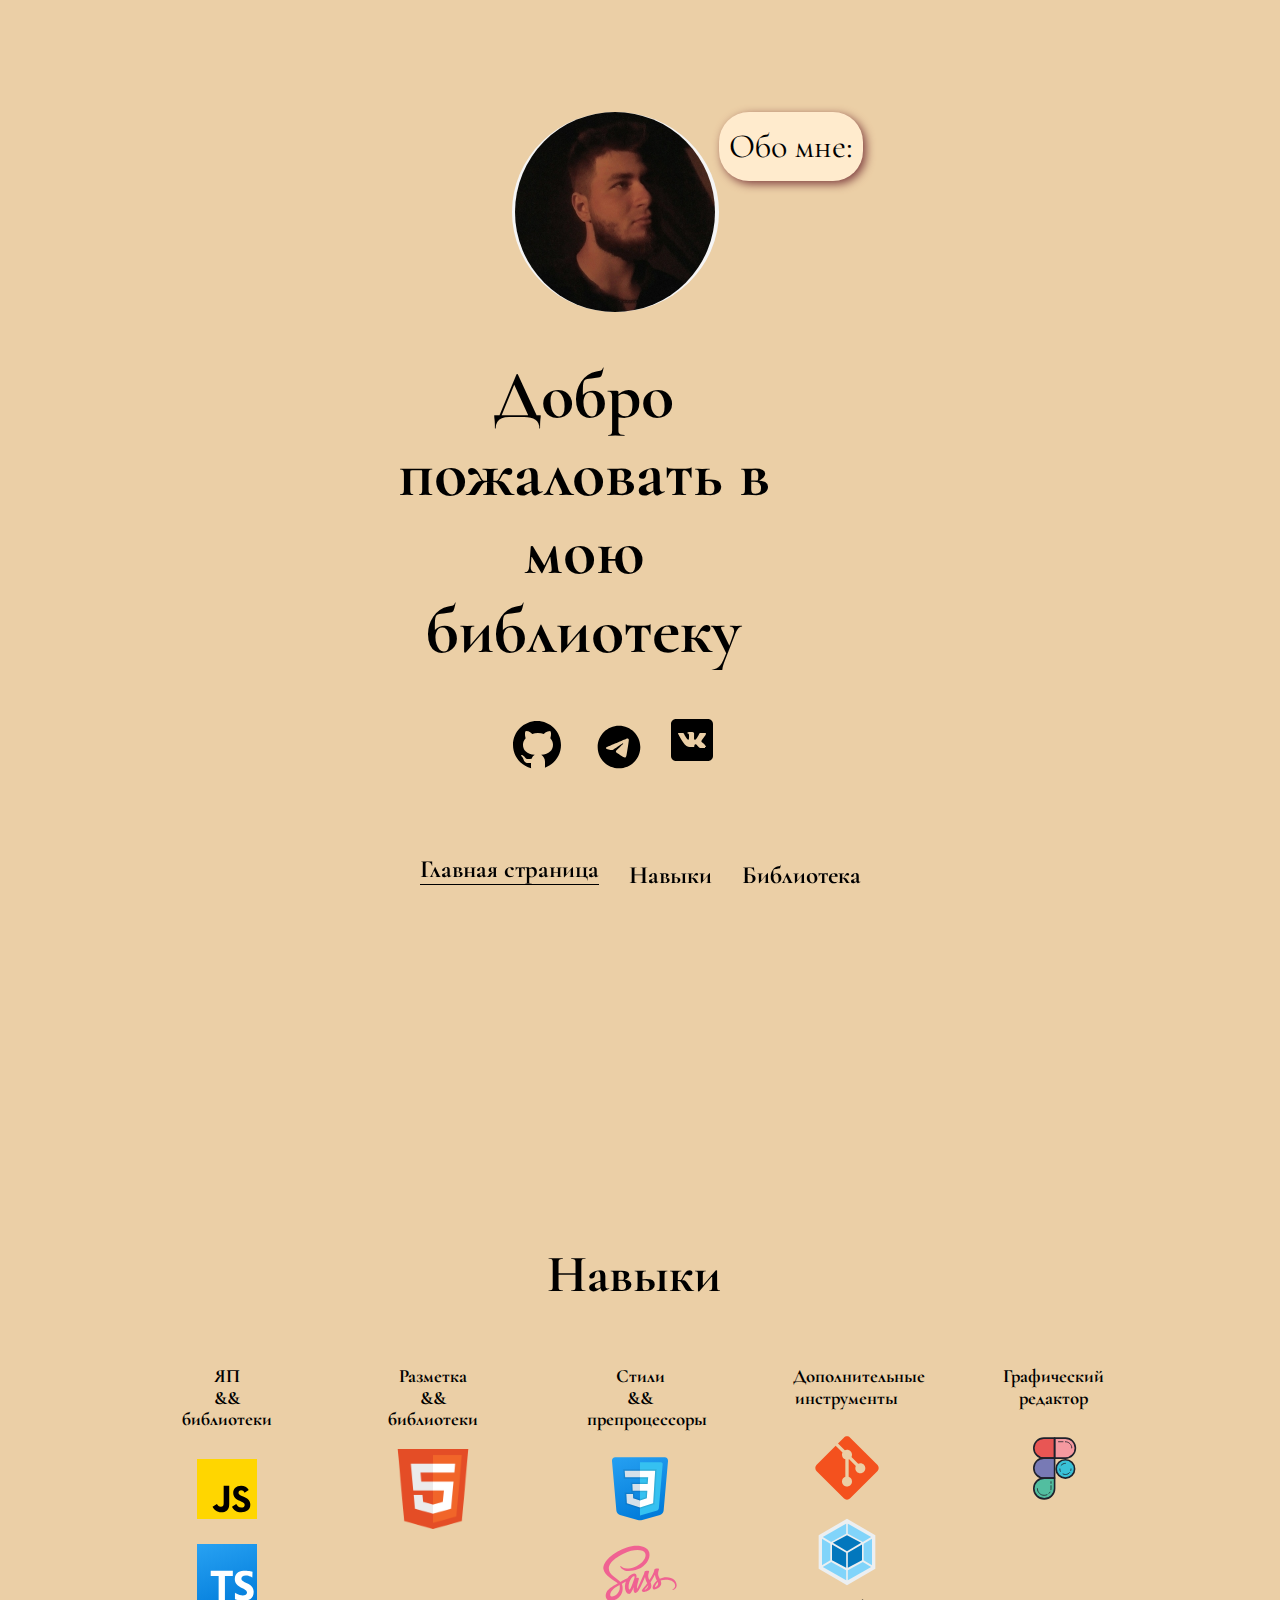
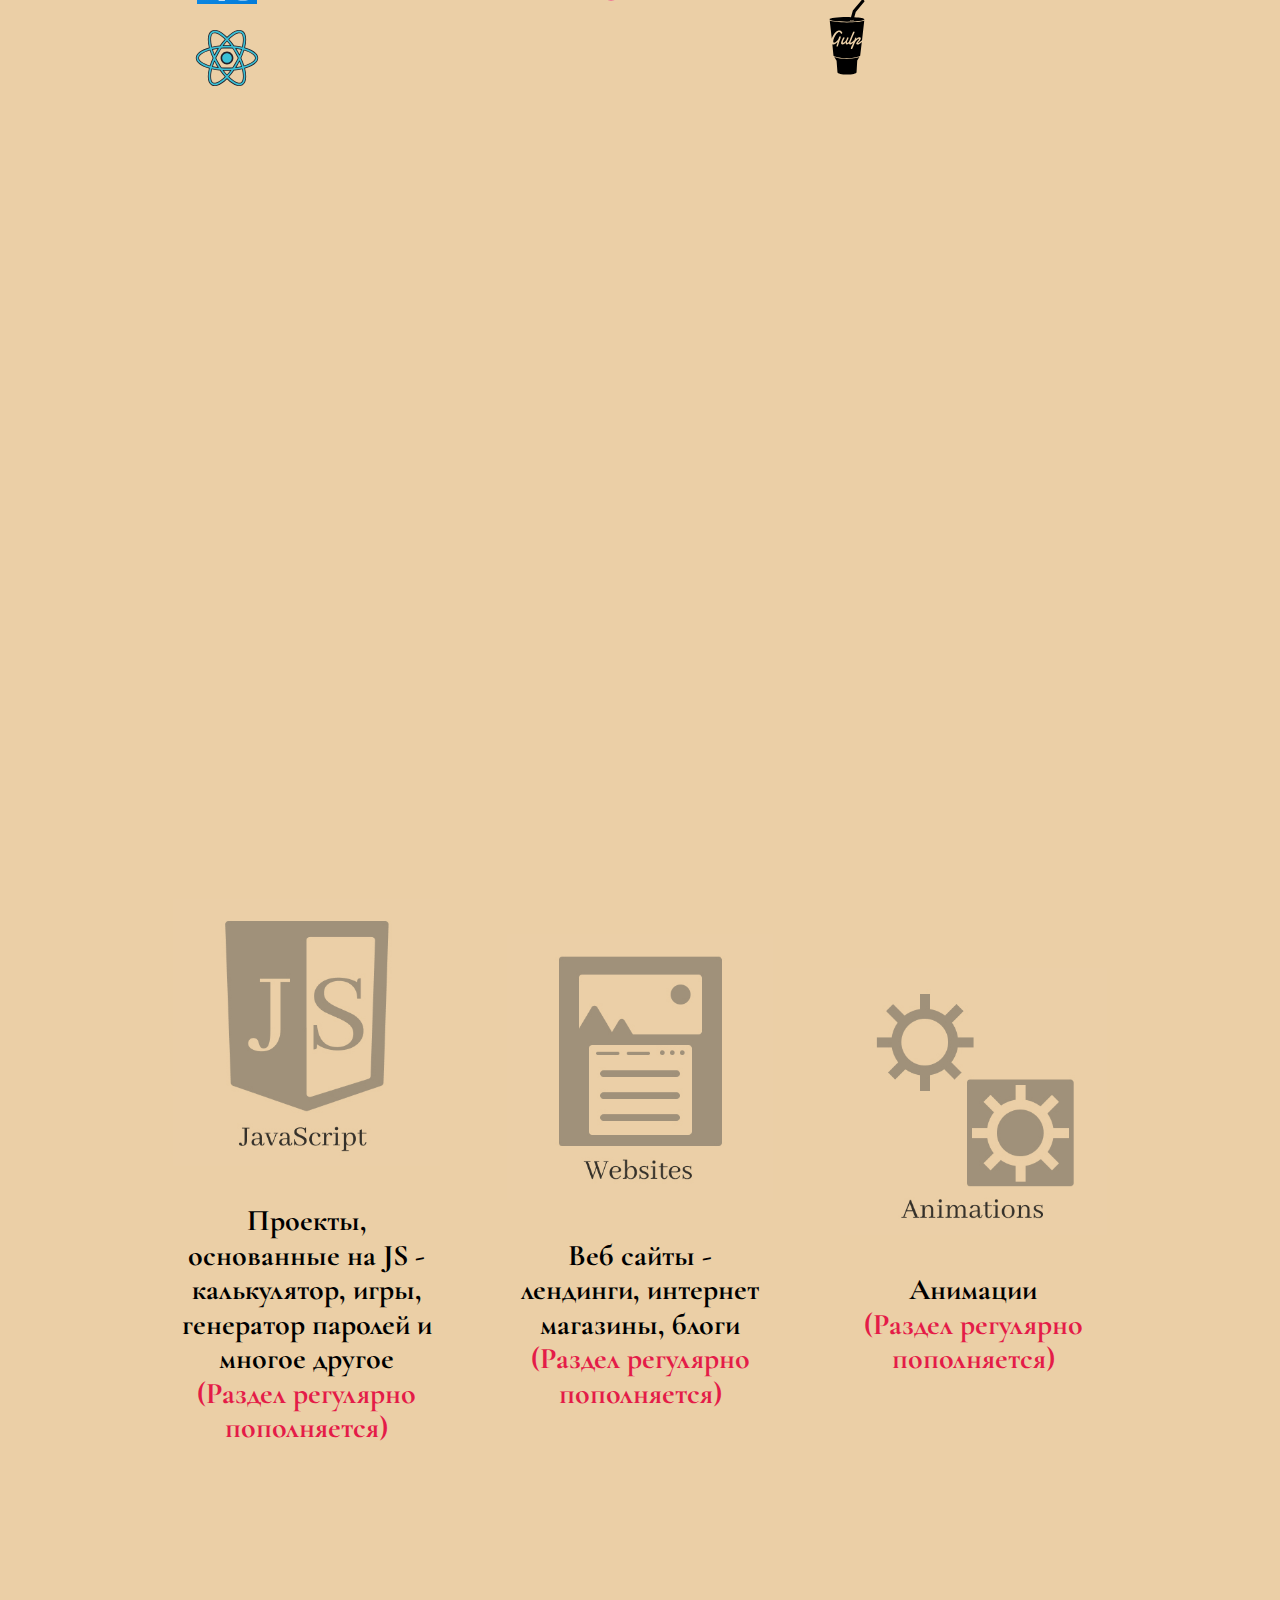
==== commit 2ae70288: "Update index.html" ====
--- a/index.html
+++ b/index.html
@@ -96,7 +96,7 @@
           </picture>
         </section>
         <section>
-          <h3>Язык стилей <br><span>&&</span><br>  препроцессоры</h3>
+          <h3>Стили <br><span>&&</span><br>  препроцессоры</h3>
           <picture>
             <img src="img/icons8-css3.svg" alt="">
             <img src="img/icons8-sass.svg" alt="">
